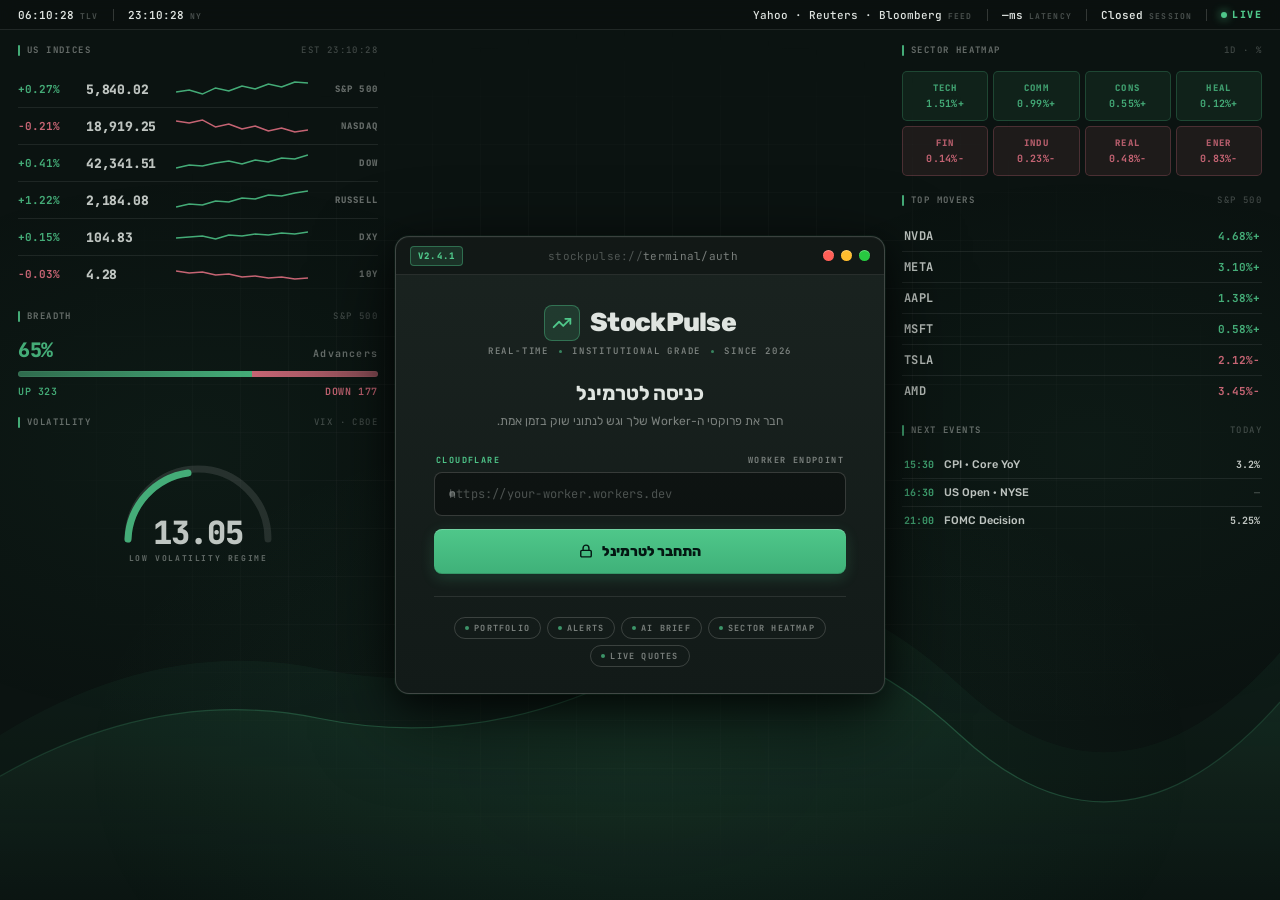
==== advisor.html @ 11e5d11b "Add Stock Advisor page and UI updates Introduce a new Stock Advisor interface and supporting updates" ====
<!DOCTYPE html>
<html dir="rtl" lang="he">
<head>
<script>try{if(!localStorage.getItem('app_proxy_url'))location.replace('index.html');}catch(e){}</script>
<meta charset="UTF-8">
<meta name="viewport" content="width=device-width,initial-scale=1,maximum-scale=1,user-scalable=no">
<meta name="theme-color" content="#0b1311">
<title>StockPulse · Stock Advisor</title>
<link rel="icon" type="image/svg+xml" href="favicon.svg">
<link rel="preconnect" href="https://fonts.googleapis.com">
<link rel="preconnect" href="https://fonts.gstatic.com" crossorigin>
<link href="https://fonts.googleapis.com/css2?family=Rubik:wght@400;500;600;700;800&family=JetBrains+Mono:wght@400;500;600;700;800&display=swap" rel="stylesheet">
<script src="etf-holdings.js"></script>
<style>
/* ═══════════════════════════════════════════════════════════
   StockPulse · Stock Advisor
   Quantitative multi-factor scorer
   Self-contained: same theme vars as macro.html
   ═══════════════════════════════════════════════════════════ */
:root{
  --bg:#0b1311;
  --bg2:#121a18;
  --bg3:#1a2320;
  --bg4:#233029;
  --border:rgba(214,213,212,.12);
  --border2:rgba(214,213,212,.2);
  --text:#dfe4e0;
  --dim:rgba(223,228,224,.5);
  --dimmer:rgba(223,228,224,.3);
  --green:#4fc78a;
  --green-soft:rgba(79,199,138,.12);
  --green-dim:rgba(79,199,138,.4);
  --red:#e77385;
  --red-soft:rgba(231,115,133,.12);
  --red-dim:rgba(231,115,133,.4);
  --amber:#f0b56a;
  --amber-soft:rgba(240,181,106,.12);
  --blue:#6ab3d5;
  --blue-soft:rgba(106,179,213,.15);
  --purple:#b692d9;
  --purple-soft:rgba(182,146,217,.15);
  --sans:'Rubik',system-ui,sans-serif;
  --mono:'JetBrains Mono',ui-monospace,monospace;
}
*{box-sizing:border-box}
html,body{min-height:100vh;max-width:100vw;overflow-x:hidden}
body{
  background:var(--bg);color:var(--text);
  font-family:var(--sans);font-size:13px;
  -webkit-font-smoothing:antialiased;
  margin:0;padding:0;padding-left:56px;
  min-height:100vh;position:relative;
}
body::before{
  content:'';position:fixed;inset:0;pointer-events:none;z-index:0;
  background-image:
    linear-gradient(var(--border) 1px,transparent 1px),
    linear-gradient(90deg,var(--border) 1px,transparent 1px);
  background-size:48px 48px;opacity:.35;
  -webkit-mask-image:radial-gradient(ellipse at 50% 40%, #000 15%, transparent 80%);
  mask-image:radial-gradient(ellipse at 50% 40%, #000 15%, transparent 80%);
}
body::after{
  content:'';position:fixed;inset:0;pointer-events:none;z-index:0;
  background:
    radial-gradient(ellipse 900px 500px at 50% 90%, rgba(79,199,138,.06), transparent 60%),
    radial-gradient(ellipse 600px 400px at 15% 20%, rgba(79,199,138,.03), transparent 60%);
}
button{font-family:var(--sans);color:inherit;cursor:pointer;background:none;border:none}
input,select{font-family:var(--sans);color:inherit}
a{color:inherit;text-decoration:none}

/* ═══ UNIFIED TOP BAR ═══ */
.term-bar{
  position:sticky;top:0;z-index:40;
  display:flex;align-items:center;
  height:46px;padding:0 14px;gap:14px;
  background:rgba(10,17,15,.92);
  border-bottom:1px solid var(--border2);
  backdrop-filter:blur(16px);-webkit-backdrop-filter:blur(16px);
  direction:ltr;
  box-shadow:0 2px 10px rgba(0,0,0,.25);
}
.tb-group{display:flex;align-items:center;gap:12px;flex-shrink:0;min-width:0}
.tb-item{display:flex;align-items:baseline;gap:5px;font-family:var(--mono);font-size:11px;font-weight:600;color:var(--text);white-space:nowrap}
.tb-item .tb-suffix{font-size:8px;font-weight:700;color:var(--dimmer);letter-spacing:1.2px;text-transform:uppercase}
.tb-sep{width:1px;height:14px;background:var(--border2)}
.tb-live{display:flex;align-items:center;gap:5px;font-family:var(--mono);font-size:10px;font-weight:800;color:var(--green);letter-spacing:1.4px;flex-shrink:0}
.tb-live::before{content:'';width:6px;height:6px;border-radius:50%;background:var(--green);box-shadow:0 0 10px var(--green);animation:pulse-dot 2s ease-in-out infinite}
@keyframes pulse-dot{0%,100%{opacity:1;transform:scale(1)}50%{opacity:.5;transform:scale(.85)}}

.tb-center{flex:1;display:flex;justify-content:center;min-width:0}
.tb-source-pill{
  display:flex;align-items:center;gap:7px;
  padding:5px 11px;
  background:var(--green-soft);
  border:1px solid var(--green-dim);
  border-radius:14px;
  font-family:var(--mono);font-size:9px;font-weight:800;
  color:var(--green);letter-spacing:1.2px;white-space:nowrap;
}
.tb-source-pill::before{
  content:'';width:6px;height:6px;border-radius:50%;
  background:var(--green);box-shadow:0 0 8px var(--green);
  animation:pulse-dot 2s infinite;flex-shrink:0;
}

.tb-brand{display:flex;align-items:center;gap:10px;flex-shrink:0}
.tb-version{
  font-family:var(--mono);font-size:8.5px;font-weight:800;color:var(--green);
  letter-spacing:1.2px;padding:2px 6px;border-radius:4px;
  border:1px solid var(--green-dim);background:var(--green-soft);
}
.tb-brand-text{display:flex;flex-direction:column;gap:1px;min-width:0}
.tb-brand-title{font-family:var(--sans);font-size:13px;font-weight:800;color:var(--text);letter-spacing:-.2px;line-height:1;white-space:nowrap}
.tb-brand-sub{font-family:var(--mono);font-size:8px;font-weight:600;color:var(--dim);letter-spacing:1.2px;text-transform:uppercase;white-space:nowrap;line-height:1}
.tb-logo{
  display:flex;align-items:center;justify-content:center;
  width:32px;height:32px;border-radius:8px;
  background:var(--green-soft);border:1px solid var(--green-dim);
  color:var(--green);flex-shrink:0;
}
.tb-logo svg{width:17px;height:17px;stroke:var(--green)}

@media(max-width:1100px){.tb-brand-sub{display:none}}
@media(max-width:820px){
  .term-bar{gap:10px;padding:0 10px}
  .tb-version,.tb-brand-text{display:none}
  .tb-item.tb-tlv{display:none}
}
@media(max-width:520px){
  .term-bar{height:44px}
  .tb-sep{display:none}
  .tb-live{font-size:0;gap:0}
  .tb-live::before{width:8px;height:8px}
  .tb-group{gap:8px}
  .tb-source-pill{font-size:8px;padding:4px 8px}
}

/* ═══ SIDEBAR NAVIGATION ═══ */
.sp-sidenav{
  position:fixed;top:0px;left:0;bottom:0;
  width:56px;z-index:35;
  background:linear-gradient(180deg,#121a18 0%,#0b1311 100%);
  border-right:1px solid var(--border2);
  display:flex;flex-direction:column;align-items:center;
  padding:14px 0 12px;gap:4px;
  box-shadow:2px 0 12px rgba(0,0,0,.3);
}
.sp-sidenav-logo{
  width:40px;height:40px;border-radius:9px;
  background:var(--green-soft);border:1px solid var(--green-dim);
  display:flex;align-items:center;justify-content:center;
  color:var(--green);margin-bottom:14px;
  position:relative;
}
.sp-sidenav-logo svg{width:20px;height:20px}
.sp-sidenav-logo::after{
  content:'V2.4.1';position:absolute;bottom:-16px;left:50%;transform:translateX(-50%);
  font-family:var(--sans);font-size:7px;font-weight:800;color:var(--green);
  letter-spacing:.8px;
}
.sp-sidenav-items{display:flex;flex-direction:column;gap:4px;flex:1;margin-top:8px}
.sp-sidenav-bottom{
  display:flex;flex-direction:column;gap:4px;
  padding-top:12px;border-top:1px solid var(--border);width:40px;
}
.sp-nav-item{
  width:40px;height:40px;
  display:flex;align-items:center;justify-content:center;
  border-radius:9px;background:transparent;
  border:1px solid transparent;
  color:var(--dim);cursor:pointer;transition:all .15s;
  text-decoration:none;position:relative;
}
.sp-nav-item:hover{
  background:var(--green-soft);color:var(--green);
  border-color:var(--green-dim);
}
.sp-nav-item.active{
  background:var(--green-soft);color:var(--green);
  border-color:var(--green-dim);
  box-shadow:0 0 0 1px rgba(79,199,138,.2);
}
.sp-nav-item svg{width:17px;height:17px}
.sp-nav-item::before{
  content:attr(data-tooltip);
  position:absolute;left:52px;top:50%;transform:translateY(-50%);
  background:var(--bg3);color:var(--text);
  padding:4px 10px;border-radius:5px;
  font-size:10px;font-family:var(--sans);
  letter-spacing:.5px;white-space:nowrap;
  border:1px solid var(--border2);
  opacity:0;pointer-events:none;transition:opacity .15s;
  z-index:100;
}
.sp-nav-item:hover::before{opacity:1}

/* ═══ BOTTOM NAV (mobile only) ═══ */
.sp-bottomnav{
  display:none;
  position:fixed;left:0;right:0;bottom:0;
  z-index:50;
  background:linear-gradient(180deg,rgba(18,26,24,.96) 0%,rgba(11,19,17,.98) 100%);
  backdrop-filter:blur(16px);
  -webkit-backdrop-filter:blur(16px);
  border-top:1px solid var(--border2);
  box-shadow:0 -8px 28px rgba(0,0,0,.45);
  padding:6px 4px calc(6px + env(safe-area-inset-bottom,0px));
  direction:rtl;
}
.sp-bottomnav > *{flex:1 1 0}
.sp-bn-item{
  display:flex;flex-direction:column;align-items:center;justify-content:center;
  gap:4px;padding:6px 4px;
  background:transparent;border:none;
  color:var(--dim);
  font-family:var(--sans);font-size:10px;font-weight:600;
  cursor:pointer;text-decoration:none;
  border-radius:10px;
  transition:color .15s, background .15s;
  position:relative;
  min-height:52px;
  -webkit-tap-highlight-color:transparent;
}
.sp-bn-item svg{width:20px;height:20px;stroke-width:2}
.sp-bn-item:active{background:var(--green-soft);transform:scale(.96)}
.sp-bn-item.active{color:var(--green)}
.sp-bn-item.active::before{
  content:'';position:absolute;top:-6px;left:50%;transform:translateX(-50%);
  width:28px;height:3px;
  background:var(--green);
  border-radius:0 0 3px 3px;
  box-shadow:0 0 10px rgba(79,199,138,.5);
}
.sp-bn-label{letter-spacing:.2px;line-height:1}

/* ═══ "MORE" BOTTOM SHEET ═══ */
.mob-overlay{
  display:none;position:fixed;inset:0;
  background:rgba(0,0,0,.55);
  backdrop-filter:blur(4px);-webkit-backdrop-filter:blur(4px);
  z-index:200;
  animation:mob-fade-in .2s ease;
}
.mob-overlay.open{display:block}
@keyframes mob-fade-in{from{opacity:0}to{opacity:1}}
.mobile-menu{
  position:fixed;left:0;right:0;bottom:0;
  width:100%;z-index:201;
  background:linear-gradient(180deg,#1a2320 0%,#0f1715 100%);
  border-top:1px solid var(--border2);
  border-radius:18px 18px 0 0;
  box-shadow:0 -20px 60px rgba(0,0,0,.55);
  transform:translateY(100%);
  transition:transform .28s cubic-bezier(.32,.72,.16,.99);
  pointer-events:none;
  direction:rtl;
  padding-bottom:env(safe-area-inset-bottom,0px);
  max-height:80vh;overflow-y:auto;
}
.mobile-menu.open{transform:translateY(0);pointer-events:all}
.mob-sheet-handle{width:40px;height:4px;border-radius:2px;background:var(--border2);margin:10px auto 4px;opacity:.7}
.mob-hdr{padding:10px 16px 12px;border-bottom:1px solid var(--border);display:flex;align-items:center;gap:10px}
.mob-hdr-icon{
  width:34px;height:34px;border-radius:9px;
  background:var(--green-soft);border:1px solid var(--green-dim);
  display:flex;align-items:center;justify-content:center;flex-shrink:0;
}
.mob-hdr-icon svg{width:16px;height:16px;color:var(--green)}
.mob-hdr-text{display:flex;flex-direction:column;gap:1px;flex:1}
.mob-hdr-title{font-size:13px;font-weight:700;color:var(--text);line-height:1}
.mob-hdr-sub{font-family:var(--mono);font-size:9px;color:var(--dim);letter-spacing:1px}
.mob-items{display:flex;flex-direction:column;padding:8px 10px}
.mob-item{
  display:flex;align-items:center;gap:12px;
  padding:12px 12px;border-radius:10px;
  background:transparent;border:none;
  color:var(--text);font-size:13px;font-family:var(--sans);font-weight:600;
  cursor:pointer;text-align:right;width:100%;
  text-decoration:none;
  transition:background .12s;min-height:44px;
}
.mob-item:hover{background:var(--bg3)}
.mob-item:active{background:var(--bg3);transform:scale(.98)}
.mob-item svg{width:18px;height:18px;flex-shrink:0;opacity:.8;color:var(--green)}
.mob-item-label{flex:1;text-align:right}
.mob-item-danger{color:var(--red)}
.mob-item-danger svg{color:var(--red)}
.mob-sep{height:1px;background:var(--border);margin:6px 12px}

@media(max-width:950px){
  .sp-sidenav{display:none}
  .sp-bottomnav{display:flex}
  body{
    padding-left:0;
    padding-bottom:calc(66px + env(safe-area-inset-bottom,0px));
  }
}

/* ═══ PAGE ═══ */
.page{
  position:relative;z-index:1;
  max-width:1700px;margin:0 auto;
  padding:14px;
}

/* ═══ META STRIP (KPI cards) ═══ */
.meta-strip{
  display:grid;grid-template-columns:repeat(4,1fr);gap:10px;
  margin-bottom:14px;
}
.meta-card{
  padding:11px 14px;
  background:linear-gradient(180deg,#1a2320 0%,#121a18 100%);
  border:1px solid var(--border2);border-radius:10px;
  box-shadow:0 4px 14px rgba(0,0,0,.25);
  display:flex;flex-direction:column;gap:3px;
  position:relative;overflow:hidden;
}
.meta-card::before{
  content:'';position:absolute;left:0;top:0;bottom:0;width:3px;
  background:var(--green);opacity:.6;
}
.meta-card.warn::before{background:var(--amber)}
.meta-card.dim-card::before{background:var(--dimmer)}
.meta-label{font-size:9px;color:var(--dim);text-transform:uppercase;letter-spacing:1.4px;font-weight:700;direction:rtl}
.meta-value{font-family:var(--mono);font-weight:800;font-size:18px;color:var(--text);direction:ltr;letter-spacing:-.3px;line-height:1.2}
.meta-value.ok{color:var(--green)}
.meta-value.warn{color:var(--amber)}
.meta-value.dim{color:var(--dim)}
.meta-sub{font-size:9.5px;color:var(--dim);font-family:var(--mono);letter-spacing:.6px;direction:ltr}
@media(max-width:700px){
  .meta-strip{grid-template-columns:repeat(2,1fr);gap:8px}
  .meta-card{padding:10px 12px}
  .meta-value{font-size:15px}
}

/* ═══ CONTROLS ═══ */
.controls-bar{
  display:flex;flex-wrap:wrap;align-items:center;gap:6px;
  padding:10px 12px;margin-bottom:12px;
  background:linear-gradient(180deg,#1a2320 0%,#121a18 100%);
  border:1px solid var(--border2);border-radius:10px;
}
.ctl-group{display:flex;align-items:center;gap:4px;padding:0 4px;min-height:28px}
.ctl-group+.ctl-group{border-right:1px solid var(--border);padding-right:8px;margin-right:4px}
.ctl-label{font-size:10px;color:var(--dim);text-transform:uppercase;letter-spacing:1.2px;font-weight:700;margin-left:6px;white-space:nowrap}
.chip{
  padding:5px 11px;border-radius:14px;
  background:var(--bg3);border:1px solid var(--border);
  font-size:11px;font-weight:500;color:var(--dim);
  transition:all .15s;font-family:var(--mono);
  white-space:nowrap;
}
.chip:hover{color:var(--text);border-color:var(--border2)}
.chip.active{background:var(--green-soft);border-color:var(--green-dim);color:var(--green)}
.sel{
  padding:5px 11px;border-radius:6px;
  background:var(--bg3);border:1px solid var(--border);
  font-size:11px;font-weight:500;color:var(--text);
  font-family:var(--sans);
  min-width:110px;
}
.sel:focus{outline:none;border-color:var(--green)}
.ctl-spacer{flex:1;min-width:10px}
.ctl-btn{
  padding:6px 12px;border-radius:6px;
  background:var(--green-soft);border:1px solid var(--green-dim);
  font-size:11px;font-weight:700;color:var(--green);
  display:inline-flex;align-items:center;gap:6px;
  white-space:nowrap;
}
.ctl-btn:hover{background:rgba(79,199,138,.2)}
.ctl-btn svg{width:12px;height:12px}
.ctl-btn.ghost{background:var(--bg3);border-color:var(--border2);color:var(--text)}
.ctl-btn.ghost:hover{background:var(--bg4);color:var(--green)}

/* ═══ WATCHLIST STRIP ═══ */
.wl-strip{
  display:flex;align-items:center;gap:6px;padding:8px 12px;margin-bottom:10px;overflow-x:auto;
  background:linear-gradient(180deg,#1a2320 0%,#121a18 100%);
  border:1px solid var(--border2);border-radius:10px;
  scrollbar-width:none;
}
.wl-strip::-webkit-scrollbar{display:none}
.wl-strip:empty{display:none}
.wl-chip{
  display:flex;align-items:center;gap:6px;
  padding:5px 11px;border-radius:14px;
  background:var(--bg3);border:1px solid var(--border2);
  font-size:11px;white-space:nowrap;flex-shrink:0;cursor:pointer;
  transition:all .12s;
}
.wl-chip:hover{border-color:var(--green-dim);background:var(--bg4)}
.wl-chip .wl-sym{font-family:var(--mono);font-weight:700}
.wl-chip .wl-pct{font-family:var(--mono);font-size:10px;font-weight:700}
.wl-chip .wl-x{color:var(--dim);font-size:13px;line-height:1;margin-right:2px;padding:0 2px}
.wl-chip .wl-x:hover{color:var(--red)}
.wl-label{
  display:inline-flex;align-items:center;gap:6px;flex-shrink:0;
  font-size:10px;color:var(--dim);text-transform:uppercase;letter-spacing:1.4px;font-weight:700;
  padding:0 8px 0 0;
}

/* ═══ TABLE ═══ */
.tbl-card{
  background:linear-gradient(180deg,#1a2320 0%,#121a18 100%);
  border:1px solid var(--border2);border-radius:10px;overflow:hidden;
  box-shadow:0 4px 14px rgba(0,0,0,.25);
}
.tbl-wrap{overflow-x:auto;-webkit-overflow-scrolling:touch}
table.picks{width:100%;border-collapse:collapse;font-size:12px}
table.picks thead th{
  position:sticky;top:0;z-index:5;
  background:rgba(0,0,0,.25);
  padding:10px 8px;
  text-align:right;
  font-weight:700;font-size:10px;
  color:var(--dim);text-transform:uppercase;letter-spacing:1.2px;
  border-bottom:1px solid var(--border2);
  white-space:nowrap;cursor:pointer;user-select:none;
}
table.picks thead th:hover{color:var(--text)}
table.picks thead th.sorted{color:var(--green)}
table.picks thead th.sorted::after{content:' ↓';font-family:var(--mono)}
table.picks thead th.sorted.asc::after{content:' ↑'}
table.picks thead th.num{text-align:left;direction:ltr}
table.picks tbody tr{border-bottom:1px solid var(--border);transition:background .12s;cursor:pointer}
table.picks tbody tr:hover{background:rgba(79,199,138,.04)}
table.picks tbody tr:last-child{border-bottom:none}
table.picks tbody td{padding:9px 8px;white-space:nowrap;vertical-align:middle}
td.rk{font-family:var(--mono);color:var(--dim);font-weight:700;font-size:11px;width:34px;text-align:center}
td.rk.top3{color:var(--green)}
td.rk.top3::before{content:'●';margin-left:2px;font-size:8px}
td.sym{font-weight:700;font-size:13px}
td.sym .name{font-weight:400;font-size:10px;color:var(--dim);display:block;margin-top:1px;max-width:180px;overflow:hidden;text-overflow:ellipsis}
td.sec{color:var(--dim);font-size:10px;text-transform:uppercase;letter-spacing:.5px}
td.num{font-family:var(--mono);text-align:left;direction:ltr;font-weight:500}
td.pct.up{color:var(--green)}
td.pct.down{color:var(--red)}
td.pct.flat{color:var(--dim)}

/* score badge */
.score{
  display:inline-flex;align-items:center;justify-content:center;
  min-width:36px;padding:3px 9px;border-radius:6px;
  font-family:var(--mono);font-weight:800;font-size:12px;
  background:var(--bg3);border:1px solid var(--border);
  direction:ltr;
}
.score.s-90{background:var(--green-soft);border-color:var(--green);color:var(--green);box-shadow:0 0 0 1px rgba(79,199,138,.3)}
.score.s-75{background:var(--green-soft);border-color:var(--green-dim);color:var(--green)}
.score.s-60{color:var(--text)}
.score.s-40{color:var(--dim)}
.score.s-0{background:var(--red-soft);border-color:var(--red-dim);color:var(--red)}

/* factor bars (mini 4-bar histogram) */
.fbars{display:inline-flex;gap:3px;align-items:flex-end}
.fbar{
  width:6px;height:16px;border-radius:2px;
  background:var(--bg3);position:relative;overflow:hidden;
}
.fbar-fill{
  position:absolute;bottom:0;left:0;right:0;
  background:var(--green);
}
.fbar[data-f="MOM"] .fbar-fill{background:var(--green)}
.fbar[data-f="RS"] .fbar-fill{background:var(--blue)}
.fbar[data-f="TRD"] .fbar-fill{background:var(--amber)}
.fbar[data-f="POS"] .fbar-fill{background:var(--purple)}

/* row badges */
.bdg{
  display:inline-block;padding:1px 5px;border-radius:3px;
  font-family:var(--mono);font-size:9px;font-weight:800;
  text-transform:uppercase;letter-spacing:.8px;
  margin-left:4px;vertical-align:middle;
}
.bdg-star{background:var(--green-soft);color:var(--green);border:1px solid var(--green-dim)}
.bdg-wl{background:var(--amber-soft);color:var(--amber);border:1px solid rgba(240,181,106,.3)}

/* ═══ DETAIL PANEL ═══ */
.dt-overlay{
  position:fixed;inset:0;z-index:100;
  background:rgba(0,0,0,.6);
  backdrop-filter:blur(4px);
  opacity:0;pointer-events:none;
  transition:opacity .2s;
}
.dt-overlay.open{opacity:1;pointer-events:auto}
.dt-panel{
  position:fixed;top:0;left:0;bottom:0;
  width:100%;max-width:560px;
  background:var(--bg);
  border-left:1px solid var(--border2);
  transform:translateX(-100%);
  transition:transform .25s cubic-bezier(.2,.7,.3,1);
  overflow-y:auto;
  box-shadow:4px 0 30px rgba(0,0,0,.5);
}
.dt-overlay.open .dt-panel{transform:translateX(0)}
.dt-hdr{
  position:sticky;top:0;z-index:5;
  padding:14px 18px;
  background:rgba(10,17,15,.96);
  backdrop-filter:blur(12px);
  border-bottom:1px solid var(--border2);
  display:flex;align-items:center;gap:12px;
}
.dt-hdr-sym{font-family:var(--mono);font-weight:800;font-size:20px;letter-spacing:.5px}
.dt-hdr-name{flex:1;font-size:12px;color:var(--dim);overflow:hidden;text-overflow:ellipsis}
.dt-close{
  width:30px;height:30px;border-radius:6px;
  background:var(--bg3);border:1px solid var(--border);
  display:flex;align-items:center;justify-content:center;
  font-size:16px;color:var(--dim);
}
.dt-close:hover{background:var(--bg4);color:var(--text)}

.dt-body{padding:16px}

.dt-score-hero{
  display:flex;align-items:center;gap:16px;
  padding:16px;margin-bottom:14px;
  background:linear-gradient(180deg,#1a2320 0%,#121a18 100%);
  border:1px solid var(--border2);border-radius:10px;
}
.dt-score-circle{
  width:84px;height:84px;border-radius:50%;
  background:conic-gradient(var(--green) calc(var(--s,0)*3.6deg),var(--bg3) 0);
  display:flex;align-items:center;justify-content:center;
  position:relative;flex-shrink:0;
}
.dt-score-circle::before{
  content:'';position:absolute;inset:6px;border-radius:50%;background:var(--bg2);
}
.dt-score-val{position:relative;font-family:var(--mono);font-weight:800;font-size:26px;color:var(--green);direction:ltr}
.dt-score-info{flex:1;min-width:0}
.dt-score-lbl{font-size:9px;color:var(--dim);text-transform:uppercase;letter-spacing:1.4px;font-weight:800;margin-bottom:4px;font-family:var(--mono)}
.dt-score-title{font-size:16px;font-weight:700;margin-bottom:2px;line-height:1.3}
.dt-score-desc{font-size:11px;color:var(--dim);line-height:1.5;direction:ltr;text-align:right}

.dt-section{margin-bottom:18px}
.dt-section-title{
  font-size:10px;color:var(--dim);
  text-transform:uppercase;letter-spacing:1.6px;font-weight:800;
  margin-bottom:8px;display:flex;align-items:center;gap:8px;
  font-family:var(--mono);
}
.dt-section-title::before{content:'';width:3px;height:11px;background:var(--green);border-radius:2px}

.factor-grid{display:grid;grid-template-columns:1fr;gap:6px}
.factor-row{
  display:grid;grid-template-columns:88px 1fr 50px;gap:10px;align-items:center;
  padding:10px 12px;
  background:var(--bg2);border:1px solid var(--border);border-radius:7px;
}
.factor-name{font-size:12px;font-weight:700;color:var(--text)}
.factor-sub{font-size:9px;color:var(--dim);margin-top:1px;letter-spacing:.4px}
.factor-bar-wrap{height:8px;background:var(--bg3);border-radius:4px;overflow:hidden;position:relative}
.factor-bar-fill{height:100%;background:var(--green);border-radius:4px;transition:width .4s cubic-bezier(.2,.7,.3,1)}
.factor-row[data-f="RS"] .factor-bar-fill{background:var(--blue)}
.factor-row[data-f="TRD"] .factor-bar-fill{background:var(--amber)}
.factor-row[data-f="POS"] .factor-bar-fill{background:var(--purple)}
.factor-val{font-family:var(--mono);font-size:13px;font-weight:800;text-align:left;direction:ltr}

.metrics-grid{display:grid;grid-template-columns:repeat(3,1fr);gap:1px;background:var(--border);border-radius:7px;overflow:hidden}
.metric-cell{padding:10px;background:var(--bg2);display:flex;flex-direction:column;gap:2px}
.metric-lbl{font-size:9px;color:var(--dim);text-transform:uppercase;letter-spacing:1px;font-weight:700;font-family:var(--mono)}
.metric-val{font-family:var(--mono);font-weight:800;font-size:13px;direction:ltr}
.metric-val.up{color:var(--green)}
.metric-val.down{color:var(--red)}

.thesis-list{list-style:none;padding:0;margin:0}
.thesis-list li{
  padding:9px 12px;margin-bottom:5px;
  background:var(--bg2);border-right:3px solid var(--green);border-radius:4px;
  font-size:12px;line-height:1.55;
}
.thesis-list li.warn{border-right-color:var(--amber)}
.thesis-list li.neg{border-right-color:var(--red)}

.dt-actions{display:grid;grid-template-columns:1fr 1fr;gap:8px;margin-top:14px}
.dt-btn{
  padding:10px 14px;border-radius:7px;
  background:var(--bg3);border:1px solid var(--border2);
  font-size:12px;font-weight:700;color:var(--text);
  transition:all .15s;
}
.dt-btn:hover{background:var(--bg4);border-color:var(--green-dim)}
.dt-btn.primary{background:var(--green-soft);border-color:var(--green-dim);color:var(--green)}
.dt-btn.primary:hover{background:rgba(79,199,138,.2)}

@media(max-width:520px){
  .dt-score-hero{flex-direction:column;text-align:center}
  .dt-score-info{text-align:center}
  .dt-score-desc{text-align:center}
  .factor-row{grid-template-columns:70px 1fr 45px;gap:8px}
  .metrics-grid{grid-template-columns:repeat(2,1fr)}
}

/* ═══ SCREENS ═══ */
.screen{padding:60px 20px;text-align:center;color:var(--dim);max-width:500px;margin:0 auto}
.screen .spin{
  display:inline-block;width:32px;height:32px;
  border:3px solid var(--border2);border-top-color:var(--green);border-radius:50%;
  animation:spin 1s linear infinite;margin-bottom:18px;
}
@keyframes spin{to{transform:rotate(360deg)}}
.screen .hero-icon{
  display:inline-flex;align-items:center;justify-content:center;
  width:64px;height:64px;border-radius:16px;
  background:var(--green-soft);border:1px solid var(--green-dim);
  margin-bottom:14px;
}
.screen .hero-icon svg{width:28px;height:28px;color:var(--green)}
.screen h3{font-size:17px;color:var(--text);margin-bottom:8px;font-weight:700}
.screen p{font-size:13px;line-height:1.65;max-width:420px;margin:0 auto}
.screen .cta{
  display:inline-flex;align-items:center;gap:7px;
  margin-top:18px;padding:10px 18px;border-radius:7px;
  background:var(--green-soft);border:1px solid var(--green-dim);color:var(--green);
  font-size:12px;font-weight:700;cursor:pointer;
}
.screen .cta:hover{background:rgba(79,199,138,.2)}
.screen .cta svg{width:14px;height:14px}

.prog-wrap{max-width:340px;margin:18px auto 0}
.prog-txt{font-size:11px;color:var(--dim);font-family:var(--mono);margin-bottom:6px;direction:ltr;text-align:right;letter-spacing:.5px}
.prog-bar{height:4px;background:var(--bg3);border-radius:2px;overflow:hidden;position:relative}
.prog-bar-fill{
  position:absolute;inset:0 auto 0 0;
  background:linear-gradient(90deg,var(--green),#7ed3a6);
  transition:width .2s;
  box-shadow:0 0 8px rgba(79,199,138,.4);
}

/* disclaimer footer */
.disclaimer{
  padding:18px 14px;text-align:center;
  color:var(--dim);
  font-size:10px;line-height:1.7;margin-top:20px;
  font-family:var(--mono);letter-spacing:.3px;
}
.disclaimer a{color:var(--green);text-decoration:none;cursor:pointer;border-bottom:1px dashed var(--green-dim)}
.disclaimer a:hover{color:var(--text)}

/* ═══ METHODOLOGY MODAL ═══ */
.mth-overlay{
  position:fixed;inset:0;z-index:300;
  background:rgba(0,0,0,.72);backdrop-filter:blur(8px);
  display:none;align-items:center;justify-content:center;padding:20px;
}
.mth-overlay.open{display:flex}
.mth-modal{
  width:100%;max-width:640px;max-height:85vh;overflow-y:auto;
  background:var(--bg);border:1px solid var(--border2);border-radius:12px;
  box-shadow:0 20px 60px rgba(0,0,0,.6);
}
.mth-hdr{
  padding:16px 20px;border-bottom:1px solid var(--border);
  display:flex;align-items:center;justify-content:space-between;
  position:sticky;top:0;background:var(--bg);z-index:2;
}
.mth-title{font-weight:800;font-size:15px;color:var(--text)}
.mth-body{padding:20px}
.mth-body h4{font-size:11px;margin:16px 0 8px;color:var(--green);text-transform:uppercase;letter-spacing:1.4px;font-weight:800;font-family:var(--mono)}
.mth-body h4:first-child{margin-top:0}
.mth-body p{font-size:13px;line-height:1.7;color:var(--text);margin-bottom:10px}
.mth-body ul{padding-right:18px;margin-bottom:10px}
.mth-body li{font-size:12px;line-height:1.7;color:var(--dim);margin-bottom:4px}
.mth-body li b{color:var(--text);font-weight:700}
.mth-body code{font-family:var(--mono);background:var(--bg3);padding:1px 5px;border-radius:3px;font-size:11px;color:var(--amber)}
.mth-warning{
  padding:12px 14px;background:rgba(240,181,106,.08);
  border-right:3px solid var(--amber);border-radius:4px;
  font-size:11.5px;line-height:1.65;margin:14px 0;color:var(--text);
}
.mth-warning b{color:var(--amber)}

/* page loading overlay (initial) */
.page-loading-overlay{
  position:fixed;inset:0;z-index:500;
  background:rgba(11,19,17,.9);backdrop-filter:blur(8px);
  display:flex;align-items:center;justify-content:center;flex-direction:column;gap:14px;
  transition:opacity .3s;
}
.page-loading-overlay.hidden{opacity:0;pointer-events:none}
.page-loading-ring{
  width:32px;height:32px;
  border:3px solid var(--border);border-top-color:var(--green);
  border-radius:50%;animation:spin 1s linear infinite;
}
.page-loading-text{font-family:var(--mono);font-size:11px;color:var(--dim);letter-spacing:1px}
</style>
</head>
<body>

<!-- Initial loading overlay -->
<div class="page-loading-overlay hidden" id="page-loading">
  <div class="page-loading-ring"></div>
  <div class="page-loading-text">Loading Stock Advisor...</div>
</div>

<!-- UNIFIED TOP BAR -->
<div class="term-bar">
  <div class="tb-group">
    <div class="tb-live">LIVE</div>
    <div class="tb-sep"></div>
    <div class="tb-item"><span id="term-clock-ny">–</span><span class="tb-suffix">NY</span></div>
    <div class="tb-sep"></div>
    <div class="tb-item tb-tlv"><span id="term-clock-tlv">–</span><span class="tb-suffix">TLV</span></div>
  </div>
  <div class="tb-center">
    <div class="tb-source-pill">YAHOO · 52w MOMENTUM</div>
  </div>
  <div class="tb-brand">
    <span class="tb-version">ADVISOR</span>
    <div class="tb-brand-text">
      <div class="tb-brand-title">Stock Advisor</div>
      <div class="tb-brand-sub">Multi-Factor Quant Model</div>
    </div>
    <div class="tb-logo">
      <svg viewBox="0 0 24 24" fill="none" stroke="currentColor" stroke-width="2.2" stroke-linecap="round" stroke-linejoin="round">
        <circle cx="12" cy="8" r="6"/><polyline points="8.21 13.89 7 22 12 19 17 22 15.79 13.88"/>
      </svg>
    </div>
  </div>
</div>

<!-- SIDEBAR NAV (shared across pages) -->
<nav class="sp-sidenav" id="sp-sidenav">
  <div class="sp-sidenav-logo" title="StockPulse Terminal">
    <svg viewBox="0 0 24 24" fill="none" stroke="currentColor" stroke-width="2.2" stroke-linecap="round" stroke-linejoin="round">
      <polyline points="22 7 13.5 15.5 8.5 10.5 2 17"/><polyline points="16 7 22 7 22 13"/>
    </svg>
  </div>
  <div class="sp-sidenav-items">
    <a href="dashboard.html" class="sp-nav-item" data-tooltip="דשבורד">
      <svg viewBox="0 0 24 24" fill="none" stroke="currentColor" stroke-width="2" stroke-linecap="round" stroke-linejoin="round"><rect x="3" y="3" width="7" height="7"/><rect x="14" y="3" width="7" height="7"/><rect x="14" y="14" width="7" height="7"/><rect x="3" y="14" width="7" height="7"/></svg>
    </a>
    <a href="macro.html" class="sp-nav-item" data-tooltip="מאקרו">
      <svg viewBox="0 0 24 24" fill="none" stroke="currentColor" stroke-width="2" stroke-linecap="round" stroke-linejoin="round"><line x1="12" y1="20" x2="12" y2="10"/><line x1="18" y1="20" x2="18" y2="4"/><line x1="6" y1="20" x2="6" y2="16"/></svg>
    </a>
    <a href="advisor.html" class="sp-nav-item active" data-tooltip="אדווייזר">
      <svg viewBox="0 0 24 24" fill="none" stroke="currentColor" stroke-width="2" stroke-linecap="round" stroke-linejoin="round"><circle cx="12" cy="8" r="6"/><polyline points="8.21 13.89 7 22 12 19 17 22 15.79 13.88"/></svg>
    </a>
  </div>
  <div class="sp-sidenav-bottom">
    <button class="sp-nav-item" data-tooltip="סריקה חדשה" onclick="runScan(false)">
      <svg viewBox="0 0 24 24" fill="none" stroke="currentColor" stroke-width="2.2" stroke-linecap="round" stroke-linejoin="round"><polyline points="23 4 23 10 17 10"/><path d="M20.49 15a9 9 0 1 1-2.12-9.36L23 10"/></svg>
    </button>
    <button class="sp-nav-item" data-tooltip="יציאה" onclick="if(confirm('לצאת?')){localStorage.removeItem('app_proxy_url');location.href='index.html'}">
      <svg viewBox="0 0 24 24" fill="none" stroke="currentColor" stroke-width="2" stroke-linecap="round" stroke-linejoin="round"><path d="M9 21H5a2 2 0 0 1-2-2V5a2 2 0 0 1 2-2h4"/><polyline points="16 17 21 12 16 7"/><line x1="21" y1="12" x2="9" y2="12"/></svg>
    </button>
  </div>
</nav>

<!-- BOTTOM NAVIGATION (mobile only) -->
<nav class="sp-bottomnav" id="sp-bottomnav">
  <a href="dashboard.html" class="sp-bn-item">
    <svg viewBox="0 0 24 24" fill="none" stroke="currentColor" stroke-width="2" stroke-linecap="round" stroke-linejoin="round"><rect x="3" y="3" width="7" height="7"/><rect x="14" y="3" width="7" height="7"/><rect x="14" y="14" width="7" height="7"/><rect x="3" y="14" width="7" height="7"/></svg>
    <span class="sp-bn-label">דשבורד</span>
  </a>
  <a href="macro.html" class="sp-bn-item">
    <svg viewBox="0 0 24 24" fill="none" stroke="currentColor" stroke-width="2" stroke-linecap="round" stroke-linejoin="round"><line x1="12" y1="20" x2="12" y2="10"/><line x1="18" y1="20" x2="18" y2="4"/><line x1="6" y1="20" x2="6" y2="16"/></svg>
    <span class="sp-bn-label">מאקרו</span>
  </a>
  <a href="advisor.html" class="sp-bn-item active">
    <svg viewBox="0 0 24 24" fill="none" stroke="currentColor" stroke-width="2" stroke-linecap="round" stroke-linejoin="round"><circle cx="12" cy="8" r="6"/><polyline points="8.21 13.89 7 22 12 19 17 22 15.79 13.88"/></svg>
    <span class="sp-bn-label">אדווייזר</span>
  </a>
  <button class="sp-bn-item" onclick="toggleMobileMenu()">
    <svg viewBox="0 0 24 24" fill="none" stroke="currentColor" stroke-width="2.2" stroke-linecap="round"><circle cx="12" cy="12" r="1.5"/><circle cx="5" cy="12" r="1.5"/><circle cx="19" cy="12" r="1.5"/></svg>
    <span class="sp-bn-label">עוד</span>
  </button>
</nav>

<!-- Mobile "More" bottom sheet -->
<div class="mob-overlay" id="mob-overlay" onclick="closeMobileMenu()"></div>
<div class="mobile-menu" id="mobile-menu">
  <div class="mob-sheet-handle"></div>
  <div class="mob-hdr">
    <div class="mob-hdr-icon">
      <svg viewBox="0 0 24 24" fill="none" stroke="currentColor" stroke-width="2" stroke-linecap="round" stroke-linejoin="round">
        <polyline points="22 7 13.5 15.5 8.5 10.5 2 17"/><polyline points="16 7 22 7 22 13"/>
      </svg>
    </div>
    <div class="mob-hdr-text">
      <span class="mob-hdr-title">StockPulse Terminal</span>
      <span class="mob-hdr-sub">פעולות מהירות</span>
    </div>
  </div>
  <div class="mob-items">
    <button class="mob-item" onclick="runScan(false);closeMobileMenu()">
      <svg viewBox="0 0 24 24" fill="none" stroke="currentColor" stroke-width="2" stroke-linecap="round" stroke-linejoin="round"><polyline points="23 4 23 10 17 10"/><path d="M20.49 15a9 9 0 1 1-2.12-9.36L23 10"/></svg>
      <span class="mob-item-label">סריקה חדשה</span>
    </button>
    <button class="mob-item" onclick="openMethodology();closeMobileMenu()">
      <svg viewBox="0 0 24 24" fill="none" stroke="currentColor" stroke-width="2" stroke-linecap="round" stroke-linejoin="round"><circle cx="12" cy="12" r="10"/><path d="M12 16v-4M12 8h.01"/></svg>
      <span class="mob-item-label">איך זה עובד?</span>
    </button>
    <a class="mob-item" href="dashboard.html">
      <svg viewBox="0 0 24 24" fill="none" stroke="currentColor" stroke-width="2" stroke-linecap="round" stroke-linejoin="round"><rect x="3" y="3" width="7" height="7"/><rect x="14" y="3" width="7" height="7"/><rect x="14" y="14" width="7" height="7"/><rect x="3" y="14" width="7" height="7"/></svg>
      <span class="mob-item-label">חזרה לדשבורד</span>
    </a>
    <div class="mob-sep"></div>
    <button class="mob-item mob-item-danger" onclick="if(confirm('לצאת?')){localStorage.removeItem('app_proxy_url');location.href='index.html'}">
      <svg viewBox="0 0 24 24" fill="none" stroke="currentColor" stroke-width="2" stroke-linecap="round" stroke-linejoin="round"><path d="M9 21H5a2 2 0 0 1-2-2V5a2 2 0 0 1 2-2h4"/><polyline points="16 17 21 12 16 7"/><line x1="21" y1="12" x2="9" y2="12"/></svg>
      <span class="mob-item-label">יציאה</span>
    </button>
  </div>
</div>

<!-- MAIN PAGE -->
<div class="page">

  <!-- META STRIP (KPIs) -->
  <div class="meta-strip">
    <div class="meta-card dim-card">
      <div class="meta-label">יקום סריקה</div>
      <div class="meta-value" id="kpi-universe">—</div>
      <div class="meta-sub">large-caps</div>
    </div>
    <div class="meta-card">
      <div class="meta-label">ציון ממוצע</div>
      <div class="meta-value" id="kpi-avg">—</div>
      <div class="meta-sub">0-100 scale</div>
    </div>
    <div class="meta-card">
      <div class="meta-label">סקטור מוביל</div>
      <div class="meta-value" id="kpi-sector" style="font-size:13px">—</div>
      <div class="meta-sub" id="kpi-sector-sub">—</div>
    </div>
    <div class="meta-card dim-card">
      <div class="meta-label">עדכון אחרון</div>
      <div class="meta-value dim" id="kpi-time" style="font-size:13px">—</div>
      <div class="meta-sub" id="kpi-cache">—</div>
    </div>
  </div>

  <!-- WATCHLIST STRIP -->
  <div class="wl-strip" id="wl-strip"></div>

  <!-- CONTROLS -->
  <div class="controls-bar">
    <div class="ctl-group">
      <span class="ctl-label">סקטור</span>
      <select id="f-sector" class="sel" onchange="applyFilters()">
        <option value="">הכל</option>
      </select>
    </div>
    <div class="ctl-group">
      <span class="ctl-label">ציון מינ׳</span>
      <button class="chip" data-min="0" onclick="setMinScore(0, this)">הכל</button>
      <button class="chip active" data-min="50" onclick="setMinScore(50, this)">50+</button>
      <button class="chip" data-min="70" onclick="setMinScore(70, this)">70+</button>
      <button class="chip" data-min="85" onclick="setMinScore(85, this)">85+</button>
    </div>
    <div class="ctl-group">
      <span class="ctl-label">תצוגה</span>
      <button class="chip active" data-view="all" onclick="setView('all', this)">הכל</button>
      <button class="chip" data-view="top20" onclick="setView('top20', this)">Top 20</button>
      <button class="chip" data-view="watchlist" onclick="setView('watchlist', this)">רשימה שלי</button>
    </div>
    <div class="ctl-spacer"></div>
    <div class="ctl-group">
      <button class="ctl-btn ghost" onclick="openMethodology()" title="מתודולוגיה">
        <svg viewBox="0 0 24 24" fill="none" stroke="currentColor" stroke-width="2" stroke-linecap="round"><circle cx="12" cy="12" r="10"/><path d="M12 16v-4M12 8h.01"/></svg>
        <span>מתודולוגיה</span>
      </button>
      <button class="ctl-btn" id="scan-btn" onclick="runScan(false)">
        <svg viewBox="0 0 24 24" fill="none" stroke="currentColor" stroke-width="2.2" stroke-linecap="round"><polyline points="23 4 23 10 17 10"/><path d="M20.49 15a9 9 0 1 1-2.12-9.36L23 10"/></svg>
        <span>סריקה</span>
      </button>
    </div>
  </div>

  <!-- ═══ MAIN CONTENT ═══ -->

  <!-- welcome screen -->
  <div class="screen" id="screen-welcome">
    <div class="hero-icon">
      <svg viewBox="0 0 24 24" fill="none" stroke="currentColor" stroke-width="2" stroke-linecap="round" stroke-linejoin="round">
        <circle cx="12" cy="8" r="6"/><polyline points="8.21 13.89 7 22 12 19 17 22 15.79 13.88"/>
      </svg>
    </div>
    <h3>מנוע המלצות כמותי</h3>
    <p>
      המערכת מדרגת כ-220 מניות large-cap אמריקאיות לפי 4 פקטורים כמותיים:
      מומנטום, חוזק יחסי מול S&amp;P 500, איכות מגמה ומיקום יחסי.
      <br><br>
      זה לא חיזוי - זה דירוג שיטתי של מה שכבר עובד בשוק.
    </p>
    <button class="cta" onclick="runScan(false)">
      התחל סריקה
      <svg viewBox="0 0 24 24" fill="none" stroke="currentColor" stroke-width="2.5">
        <path d="M5 12h14M13 6l6 6-6 6"/>
      </svg>
    </button>
  </div>

  <!-- loading screen -->
  <div class="screen" id="screen-loading" style="display:none">
    <div class="spin"></div>
    <h3>סורק את היקום</h3>
    <p id="loading-msg">אוסף נתוני 52 שבועות לכל מניה...</p>
    <div class="prog-wrap">
      <div class="prog-txt" id="prog-txt">0 / 0</div>
      <div class="prog-bar"><div class="prog-bar-fill" id="prog-fill" style="width:0%"></div></div>
    </div>
  </div>

  <!-- error screen -->
  <div class="screen" id="screen-error" style="display:none">
    <div class="hero-icon" style="background:var(--red-soft);border-color:var(--red-dim)">
      <svg viewBox="0 0 24 24" fill="none" stroke="var(--red)" stroke-width="2" stroke-linecap="round" stroke-linejoin="round"><circle cx="12" cy="12" r="10"/><line x1="12" y1="8" x2="12" y2="12"/><line x1="12" y1="16" x2="12.01" y2="16"/></svg>
    </div>
    <h3>שגיאה בטעינה</h3>
    <p id="err-msg">לא הצלחתי לטעון נתונים. בדוק שה-proxy פעיל ונסה שוב.</p>
    <button class="cta" onclick="runScan(false)">נסה שוב</button>
  </div>

  <!-- results table -->
  <div id="tbl-container" style="display:none">
    <div class="tbl-card">
      <div class="tbl-wrap">
        <table class="picks">
          <thead>
            <tr>
              <th style="width:34px">#</th>
              <th onclick="sortBy('sym')">מניה</th>
              <th class="h-sec" onclick="sortBy('sector')">סקטור</th>
              <th onclick="sortBy('score')" class="sorted num">ציון</th>
              <th class="hide-m">פקטורים</th>
              <th onclick="sortBy('price')" class="hide-m num">מחיר</th>
              <th onclick="sortBy('y1')" class="num">1Y</th>
              <th onclick="sortBy('m3')" class="hide-m num">3M</th>
              <th onclick="sortBy('fromHi')" class="hide-m num">מ-52שי</th>
              <th style="width:20px"></th>
            </tr>
          </thead>
          <tbody id="picks-body"></tbody>
        </table>
      </div>
    </div>

    <div class="disclaimer">
      המערכת לצורכי מידע ומחקר בלבד. אינה ייעוץ השקעות. דירוג כמותי מבוסס על תנועת מחירים היסטורית.
      <br>
      נתונים מ-Yahoo Finance בעיכוב 15 דק׳ · בנצ׳מרק: SPY · קאש: 4 שעות · <a onclick="openMethodology()">תיעוד מלא של המודל</a>
    </div>
  </div>
</div>

<!-- ═══ DETAIL PANEL ═══ -->
<div class="dt-overlay" id="dt-overlay" onclick="closeDetail(event)">
  <div class="dt-panel" onclick="event.stopPropagation()">
    <div class="dt-hdr">
      <div class="dt-hdr-sym" id="dt-sym">—</div>
      <div class="dt-hdr-name" id="dt-name">—</div>
      <button class="dt-close" onclick="closeDetailDirect()">✕</button>
    </div>
    <div class="dt-body" id="dt-body"></div>
  </div>
</div>

<!-- ═══ METHODOLOGY MODAL ═══ -->
<div class="mth-overlay" id="mth-overlay" onclick="closeMethodology(event)">
  <div class="mth-modal" onclick="event.stopPropagation()">
    <div class="mth-hdr">
      <div class="mth-title">איך הציון מחושב</div>
      <button class="dt-close" onclick="closeMethodologyDirect()">✕</button>
    </div>
    <div class="mth-body">
      <p>המודל מבוסס על מחקר אקדמי ב-factor investing (Jegadeesh &amp; Titman 1993, Asness et al 2013). כל מניה מקבלת ציון 0-100 שמשקלל ארבעה פקטורים:</p>

      <h4>1. Momentum (מומנטום) · 35%</h4>
      <p>תשואה היסטורית לאורך מספר טווחים. מניות שעלו חזק בעבר נוטות להמשיך (בטווח של 3-12 חודשים).</p>
      <ul>
        <li><b>12M-1M</b> · תשואה שנתית בדילוג על החודש האחרון (להימנע מ-reversal)</li>
        <li><b>6M</b> · תשואה ל-6 חודשים</li>
        <li><b>3M</b> · תשואה ל-3 חודשים</li>
      </ul>

      <h4>2. Relative Strength (חוזק יחסי) · 30%</h4>
      <p>ביצועים מול <code>SPY</code> (S&amp;P 500). מניות שמתעלות על השוק לאורך זמן - הן המובילות.</p>
      <ul>
        <li><b>12M Excess</b> · תשואה שנתית מינוס תשואת SPY</li>
        <li><b>3M Excess</b> · תשואה 3 חודשים מינוס SPY</li>
      </ul>

      <h4>3. Trend Quality (איכות מגמה) · 25%</h4>
      <p>האם המגמה יציבה או תנודתית? מגמה נקייה =&gt; ציון גבוה.</p>
      <ul>
        <li><b>Price &gt; SMA50</b> · 5 נקודות</li>
        <li><b>Price &gt; SMA200</b> · 5 נקודות</li>
        <li><b>SMA50 &gt; SMA200 (Golden Cross)</b> · 5 נקודות</li>
        <li><b>SMA50 Slope</b> · שיפוע עולה של הממוצע 50</li>
        <li><b>Stickiness</b> · כמה שבועות המחיר מעל SMA50</li>
      </ul>

      <h4>4. Position (מיקום) · 10%</h4>
      <p>מרחק משיא 52 שבועות (קרוב לשיא = חוזק) ומיקום בטווח השנתי.</p>

      <h4>חישוב הציון הסופי</h4>
      <p>כל פקטור מתורגם ל-<b>Percentile Rank</b> מול כל היקום (0-100). הציון הסופי הוא ממוצע משוקלל של הדירוגים היחסיים. זה יתרון חשוב - הציון מתאים למצב השוק (אם כולם יורדים, הטובים ביותר עדיין יקבלו ציון גבוה).</p>

      <div class="mth-warning">
        <b>חשוב להבין:</b> המודל הוא technical בלבד - הוא לא יודע אם החברה רווחית, כמה היא שווה, או אם יש קטליזטור קרב. מניה יכולה לקבל 95/100 ולקרוס אחרי earnings. הדירוג מזהה <b>חוזק יחסי וטכני</b>, לא ערך פונדמנטלי.
      </div>

      <h4>מתי המודל לא עובד?</h4>
      <ul>
        <li><b>שינויי מגמה חדים</b> · המודל איטי - הוא מזהה מומנטום, לא reversals</li>
        <li><b>שווקים sideway</b> · פחות אלפא מפקטור מומנטום</li>
        <li><b>Small caps / penny stocks</b> · המודל מכסה רק holdings של 11 ETF סקטוריאליים</li>
        <li><b>אירועים חד-פעמיים</b> · מניות שזוחלות על חדשות (כמו EFOI +300%) לא ייתפסו</li>
      </ul>

      <h4>רקע אקדמי</h4>
      <p>אסטרטגיות מומנטום ו-RS תועדו היטב בספרות: Jegadeesh-Titman (1993) הראו שמניות זוכות ממשיכות להוביל ל-3-12 חודשים. O'Neil (IBD) פיתח RS Rating על בסיס דומה. Minervini (SEPA) דורש מגמה נקייה כפי שהמודל הזה מודד.</p>
    </div>
  </div>
</div>

<script>
// ═══════════════════════════════════════════════════════════
// StockPulse Advisor — Core Logic
// ═══════════════════════════════════════════════════════════

const $ = id => document.getElementById(id);
const sleep = ms => new Promise(r => setTimeout(r, ms));

// Get proxy URL from localStorage (set by index.html / dashboard.html)
const PROXY = localStorage.getItem('app_proxy_url') || '';

// Cache keys
const CACHE_KEY = 'advisor_scan_cache_v1';
const WL_KEY = 'advisor_watchlist_v1';
const CACHE_TTL = 4 * 60 * 60 * 1000; // 4 hours

// Sector Hebrew names
const SECTOR_NAMES = {
  XLK:'טכנולוגיה', XLF:'פיננסים', XLE:'אנרגיה', XLV:'בריאות',
  XLC:'תקשורת', XLI:'תעשייה', XLB:'חומרים', XLRE:'נדל״ן',
  XLU:'תשתיות', XLP:'צריכה בסיסית', XLY:'צריכה שיקולית'
};

// Build symbol -> sector map from ETF_HOLDINGS
const SYM_SECTOR = {};
const SYM_NAME = {};
if (typeof ETF_HOLDINGS !== 'undefined') {
  Object.entries(ETF_HOLDINGS).forEach(([etf, holdings]) => {
    holdings.forEach(h => {
      if (!SYM_SECTOR[h.s]) {
        SYM_SECTOR[h.s] = etf;
        SYM_NAME[h.s] = h.n;
      }
    });
  });
}

// Current state
let scanData = null;
let displayState = {
  minScore: 50,
  sector: '',
  view: 'all',
  sortKey: 'score',
  sortDesc: true,
};
let watchlist = [];
try { watchlist = JSON.parse(localStorage.getItem(WL_KEY)) || []; } catch(e){}

// ═══ INIT ═══
(function init() {
  if (!PROXY) {
    $('screen-welcome').style.display = 'none';
    $('err-msg').textContent = 'לא נמצא proxy. חזור ל-index.html והזן את כתובת ה-Cloudflare Worker.';
    $('screen-error').style.display = 'block';
    return;
  }
  // Populate sector filter
  const sel = $('f-sector');
  Object.entries(SECTOR_NAMES).forEach(([k, v]) => {
    const opt = document.createElement('option');
    opt.value = k; opt.textContent = v;
    sel.appendChild(opt);
  });
  // Try load from cache
  try {
    const cached = JSON.parse(localStorage.getItem(CACHE_KEY));
    if (cached && Date.now() - cached.timestamp < CACHE_TTL) {
      scanData = cached;
      showResults();
      renderWatchlist();
      return;
    }
  } catch(e){}
  renderWatchlist();
  startMarketClock();
})();

function showScreen(id) {
  ['screen-welcome','screen-loading','screen-error','tbl-container']
    .forEach(x => { const el = $(x); if (el) el.style.display = 'none'; });
  const t = $(id);
  if (t) t.style.display = 'block';
}

// ═══ CLOCK (ET / TLV) — same pattern as dashboard ═══
function startMarketClock() {
  const tick = () => {
    const now = new Date();
    const ny = new Intl.DateTimeFormat('en-US', {timeZone:'America/New_York', hour:'2-digit', minute:'2-digit', hour12:false}).format(now);
    const tlv = new Intl.DateTimeFormat('en-GB', {timeZone:'Asia/Jerusalem', hour:'2-digit', minute:'2-digit', hour12:false}).format(now);
    const elNy = $('term-clock-ny'); if (elNy) elNy.textContent = ny;
    const elTlv = $('term-clock-tlv'); if (elTlv) elTlv.textContent = tlv;
  };
  tick(); setInterval(tick, 30000);
}

// ═══ MOBILE MENU ═══
function toggleMobileMenu() {
  $('mob-overlay').classList.toggle('open');
  $('mobile-menu').classList.toggle('open');
}
function closeMobileMenu() {
  $('mob-overlay').classList.remove('open');
  $('mobile-menu').classList.remove('open');
}

// ═══ DATA FETCHING ═══

async function fetchChartWeekly(sym) {
  const cleanSym = sym.replace('/', '-').replace('.', '-');
  const cb = Math.floor(Date.now() / 600000);
  const yahooUrl = `https://query1.finance.yahoo.com/v8/finance/chart/${cleanSym}?range=1y&interval=1wk&cb=${cb}`;
  const proxyUrl = `${PROXY}/?url=${encodeURIComponent(yahooUrl)}`;
  try {
    const r = await fetch(proxyUrl);
    if (!r.ok) return null;
    const d = await r.json();
    const result = d.chart?.result?.[0];
    if (!result) return null;
    const closes = (result.indicators?.quote?.[0]?.close || []).filter(x => x != null);
    const timestamps = result.timestamp || [];
    const meta = result.meta || {};
    if (closes.length < 20) return null;
    return { sym, closes, timestamps, meta };
  } catch (e) {
    return null;
  }
}

async function fetchUniverseInChunks(symbols, onProgress) {
  const chunkSize = 10;
  const results = {};
  let done = 0;
  for (let i = 0; i < symbols.length; i += chunkSize) {
    const chunk = symbols.slice(i, i + chunkSize);
    await Promise.all(chunk.map(async sym => {
      const data = await fetchChartWeekly(sym);
      if (data) results[sym] = data;
      done++;
      onProgress(done, symbols.length);
    }));
  }
  return results;
}

// ═══ SCORING ═══

function computeMetrics(chartData, spyCloses) {
  const { closes } = chartData;
  const n = closes.length;
  if (n < 20) return null;

  const price = closes[n - 1];
  const r = (weeks) => {
    if (n - 1 - weeks < 0) return null;
    const old = closes[n - 1 - weeks];
    if (!old) return null;
    return (price - old) / old;
  };
  const ret12m = r(52);
  const ret12m_1m = (() => {
    if (n < 53) return null;
    const recent = closes[n - 5];
    const year = closes[n - 52];
    if (!recent || !year) return null;
    return (recent - year) / year;
  })();
  const ret6m = r(26);
  const ret3m = r(13);
  const ret1m = r(4);

  const smaN = (N) => {
    if (n < N) return null;
    let s = 0; for (let i = n - N; i < n; i++) s += closes[i];
    return s / N;
  };
  const sma10 = smaN(10);   // ≈ 50-day
  const sma40 = smaN(40);   // ≈ 200-day

  let sma10Slope = null;
  if (n >= 15) {
    const sma10Now = smaN(10);
    let s = 0; for (let i = n - 15; i < n - 5; i++) s += closes[i];
    const sma10Prev = s / 10;
    sma10Slope = (sma10Now - sma10Prev) / sma10Prev;
  }

  let stickiness = 0;
  const windowStart = Math.max(10, n - 20);
  const windowEnd = n;
  for (let i = windowStart; i < windowEnd; i++) {
    let s = 0; for (let j = i - 10; j < i; j++) s += closes[j];
    const smaAtI = s / 10;
    if (closes[i] > smaAtI) stickiness++;
  }
  stickiness = stickiness / (windowEnd - windowStart);

  const hi52 = Math.max(...closes);
  const lo52 = Math.min(...closes);
  const fromHi = (price - hi52) / hi52;
  const rangePos = (price - lo52) / (hi52 - lo52 || 1);

  const spy12m_1m = (() => {
    const sn = spyCloses.length;
    if (sn < 53) return null;
    return (spyCloses[sn - 5] - spyCloses[sn - 52]) / spyCloses[sn - 52];
  })();
  const spy3m = (() => {
    const sn = spyCloses.length;
    if (sn < 14) return null;
    return (spyCloses[sn - 1] - spyCloses[sn - 13]) / spyCloses[sn - 13];
  })();
  const rs12m = (ret12m_1m != null && spy12m_1m != null) ? ret12m_1m - spy12m_1m : null;
  const rs3m = (ret3m != null && spy3m != null) ? ret3m - spy3m : null;

  return {
    price, ret12m, ret12m_1m, ret6m, ret3m, ret1m,
    sma10, sma40, sma10Slope, stickiness,
    fromHi, rangePos, rs12m, rs3m, closes,
  };
}

function percentileRank(arr, val) {
  if (val == null || isNaN(val)) return 50;
  const valid = arr.filter(x => x != null && !isNaN(x));
  if (valid.length === 0) return 50;
  let below = 0;
  for (const x of valid) if (x < val) below++;
  return (below / valid.length) * 100;
}

function computeScores(stocksData, spyCloses) {
  const raw = {};
  for (const [sym, data] of Object.entries(stocksData)) {
    const m = computeMetrics(data, spyCloses);
    if (m) raw[sym] = m;
  }
  const symbols = Object.keys(raw);
  if (symbols.length === 0) return [];

  const ret12m_1mArr = symbols.map(s => raw[s].ret12m_1m);
  const ret6mArr = symbols.map(s => raw[s].ret6m);
  const ret3mArr = symbols.map(s => raw[s].ret3m);
  const rs12mArr = symbols.map(s => raw[s].rs12m);
  const rs3mArr = symbols.map(s => raw[s].rs3m);
  const slopeArr = symbols.map(s => raw[s].sma10Slope);
  const fromHiArr = symbols.map(s => raw[s].fromHi);
  const rangePosArr = symbols.map(s => raw[s].rangePos);

  const results = [];
  for (const sym of symbols) {
    const m = raw[sym];
    const pMom =
      percentileRank(ret12m_1mArr, m.ret12m_1m) * 0.45 +
      percentileRank(ret6mArr, m.ret6m) * 0.30 +
      percentileRank(ret3mArr, m.ret3m) * 0.25;

    const pRS =
      percentileRank(rs12mArr, m.rs12m) * 0.60 +
      percentileRank(rs3mArr, m.rs3m) * 0.40;

    let trendScore = 0;
    if (m.price > m.sma10) trendScore += 20;
    if (m.price > m.sma40) trendScore += 20;
    if (m.sma10 > m.sma40) trendScore += 20;
    trendScore += percentileRank(slopeArr, m.sma10Slope) * 0.20;
    trendScore += (m.stickiness * 20);
    trendScore = Math.min(100, trendScore);

    const posScore =
      percentileRank(fromHiArr, m.fromHi) * 0.6 +
      percentileRank(rangePosArr, m.rangePos) * 0.4;

    const composite = pMom * 0.35 + pRS * 0.30 + trendScore * 0.25 + posScore * 0.10;

    results.push({
      sym,
      name: SYM_NAME[sym] || sym,
      sector: SYM_SECTOR[sym] || '—',
      sectorName: SECTOR_NAMES[SYM_SECTOR[sym]] || '—',
      score: Math.round(composite),
      scores: {
        MOM: Math.round(pMom),
        RS: Math.round(pRS),
        TRD: Math.round(trendScore),
        POS: Math.round(posScore),
      },
      metrics: m,
      price: m.price,
      y1: m.ret12m != null ? m.ret12m * 100 : null,
      m3: m.ret3m != null ? m.ret3m * 100 : null,
      m1: m.ret1m != null ? m.ret1m * 100 : null,
      fromHi: m.fromHi * 100,
    });
  }

  results.sort((a,b) => b.score - a.score);
  results.forEach((r, i) => r.rank = i + 1);
  return results;
}

// ═══ MAIN SCAN ═══

async function runScan() {
  if (!PROXY) { showScreen('screen-error'); return; }

  const symbolsSet = new Set();
  Object.values(ETF_HOLDINGS).forEach(sec => sec.forEach(s => symbolsSet.add(s.s)));
  const symbols = Array.from(symbolsSet);

  showScreen('screen-loading');
  $('loading-msg').textContent = `אוסף נתוני 52 שבועות עבור ${symbols.length} מניות ו-SPY כבנצ׳מרק...`;
  $('prog-txt').textContent = `0 / ${symbols.length + 1}`;
  $('prog-fill').style.width = '0%';

  const spyPromise = fetchChartWeekly('SPY');
  let total = symbols.length + 1;
  let doneCount = 0;
  const updateProg = () => {
    doneCount++;
    $('prog-txt').textContent = `${doneCount} / ${total}`;
    $('prog-fill').style.width = ((doneCount/total)*100) + '%';
  };

  const spyData = await spyPromise;
  updateProg();

  if (!spyData) {
    $('err-msg').textContent = 'לא הצלחתי לטעון את SPY (הבנצ׳מרק). בדוק את ה-proxy ונסה שוב.';
    showScreen('screen-error');
    return;
  }

  const stocksData = await fetchUniverseInChunks(symbols, (done, tot) => {
    $('prog-txt').textContent = `${done + 1} / ${tot + 1}`;
    $('prog-fill').style.width = (((done+1)/(tot+1))*100) + '%';
  });

  $('loading-msg').textContent = 'מחשב ציונים רב-פקטוריים...';
  await sleep(50);
  const stocks = computeScores(stocksData, spyData.closes);
  if (stocks.length === 0) {
    $('err-msg').textContent = 'לא נאספו מספיק נתונים. בדוק את ה-proxy.';
    showScreen('screen-error');
    return;
  }

  scanData = {
    stocks, timestamp: Date.now(),
    universeSize: stocks.length,
  };
  try {
    const lean = {
      timestamp: scanData.timestamp,
      universeSize: scanData.universeSize,
      stocks: stocks.map(s => ({
        ...s,
        metrics: { ...s.metrics, closes: s.metrics.closes.slice(-26) }
      })),
    };
    localStorage.setItem(CACHE_KEY, JSON.stringify(lean));
  } catch(e) { console.warn('cache save failed', e); }
  showResults();
}

// ═══ RENDERING ═══

function showResults() {
  if (!scanData) return;
  showScreen('tbl-container');
  renderKPIs();
  renderTable();
  renderWatchlist();
}

function renderKPIs() {
  const { stocks, timestamp, universeSize } = scanData;
  $('kpi-universe').textContent = universeSize;

  const avg = stocks.reduce((a,s) => a + s.score, 0) / stocks.length;
  const avgEl = $('kpi-avg');
  avgEl.textContent = Math.round(avg);
  avgEl.className = 'meta-value ' + (avg >= 60 ? 'ok' : avg >= 45 ? '' : 'warn');

  const secAgg = {};
  stocks.forEach(s => {
    if (!s.sector || s.sector === '—') return;
    if (!secAgg[s.sector]) secAgg[s.sector] = { sum:0, n:0 };
    secAgg[s.sector].sum += s.score;
    secAgg[s.sector].n++;
  });
  const secRanked = Object.entries(secAgg)
    .map(([k,v]) => ({ k, avg: v.sum/v.n, n: v.n }))
    .filter(x => x.n >= 3)
    .sort((a,b) => b.avg - a.avg);
  if (secRanked.length > 0) {
    const top = secRanked[0];
    $('kpi-sector').textContent = SECTOR_NAMES[top.k];
    $('kpi-sector-sub').textContent = `score ${Math.round(top.avg)} · ${top.n} holdings`;
  }
  const mins = Math.floor((Date.now() - timestamp) / 60000);
  $('kpi-time').textContent = mins < 1 ? 'כעת' : mins < 60 ? `לפני ${mins} דק׳` : `לפני ${Math.floor(mins/60)} שע׳`;
  const ttl = Math.round((CACHE_TTL - (Date.now() - timestamp)) / 60000);
  $('kpi-cache').textContent = ttl > 0 ? `${ttl}m cache TTL` : 'cache expired';
}

function applyFilters() { displayState.sector = $('f-sector').value; renderTable(); }
function setMinScore(v, btn) {
  displayState.minScore = v;
  document.querySelectorAll('[data-min]').forEach(b => b.classList.toggle('active', b === btn));
  renderTable();
}
function setView(v, btn) {
  displayState.view = v;
  document.querySelectorAll('[data-view]').forEach(b => b.classList.toggle('active', b === btn));
  renderTable();
}
function sortBy(key) {
  if (displayState.sortKey === key) {
    displayState.sortDesc = !displayState.sortDesc;
  } else {
    displayState.sortKey = key;
    displayState.sortDesc = true;
  }
  renderTable();
}

function getFilteredStocks() {
  if (!scanData) return [];
  let list = scanData.stocks.slice();
  list = list.filter(s => s.score >= displayState.minScore);
  if (displayState.sector) list = list.filter(s => s.sector === displayState.sector);
  if (displayState.view === 'top20') list = list.slice(0, 20);
  if (displayState.view === 'watchlist') list = list.filter(s => watchlist.includes(s.sym));
  const k = displayState.sortKey;
  const dir = displayState.sortDesc ? -1 : 1;
  list.sort((a,b) => {
    const av = a[k], bv = b[k];
    if (av == null && bv == null) return 0;
    if (av == null) return 1;
    if (bv == null) return -1;
    if (typeof av === 'string') return av.localeCompare(bv) * dir;
    return (av - bv) * dir;
  });
  return list;
}

function scoreClass(s) {
  if (s >= 90) return 's-90';
  if (s >= 75) return 's-75';
  if (s >= 60) return 's-60';
  if (s >= 40) return 's-40';
  return 's-0';
}

function renderTable() {
  const list = getFilteredStocks();
  const tbody = $('picks-body');
  // Update sort indicators
  document.querySelectorAll('table.picks th').forEach(th => {
    th.classList.remove('sorted');
    th.classList.remove('asc');
  });
  // Identify the currently sorted header
  const headerMap = {
    'sym': 1, 'sector': 2, 'score': 3, 'price': 5, 'y1': 6, 'm3': 7, 'fromHi': 8
  };
  const idx = headerMap[displayState.sortKey];
  if (idx) {
    const th = document.querySelectorAll('table.picks th')[idx];
    if (th) {
      th.classList.add('sorted');
      if (!displayState.sortDesc) th.classList.add('asc');
    }
  }

  if (list.length === 0) {
    tbody.innerHTML = `
      <tr><td colspan="10" style="padding:40px;text-align:center;color:var(--dim)">
        אין מניות שעונות על הקריטריונים.
        ${displayState.view === 'watchlist' ? '<br><small style="font-size:10px;color:var(--dimmer)">הוסף מניות לרשימה שלך מפאנל הפירוט של כל מניה.</small>' : ''}
      </td></tr>`;
    return;
  }

  tbody.innerHTML = list.map(s => {
    const rkCls = s.rank <= 3 ? 'top3' : '';
    const badges = [];
    if (watchlist.includes(s.sym)) badges.push('<span class="bdg bdg-wl">WL</span>');
    if (s.rank <= 10 && s.score >= 80) badges.push('<span class="bdg bdg-star">★</span>');

    return `
      <tr onclick="openDetail('${s.sym}')">
        <td class="rk ${rkCls}">${s.rank}</td>
        <td class="sym"><b>${s.sym}</b>${badges.join('')}<span class="name">${s.name}</span></td>
        <td class="sec">${s.sectorName}</td>
        <td><span class="score ${scoreClass(s.score)}">${s.score}</span></td>
        <td class="hide-m">${renderFactorBars(s.scores)}</td>
        <td class="num hide-m">$${fmt(s.price)}</td>
        <td class="num pct ${pctCls(s.y1)}">${fmtPct(s.y1)}</td>
        <td class="num pct hide-m ${pctCls(s.m3)}">${fmtPct(s.m3)}</td>
        <td class="num hide-m" style="color:${s.fromHi > -3 ? 'var(--green)' : s.fromHi < -15 ? 'var(--red)' : 'var(--dim)'}">${fmtPct(s.fromHi)}</td>
        <td class="num"><span style="color:var(--dim);font-size:11px">›</span></td>
      </tr>
    `;
  }).join('');
}

function renderFactorBars(scores) {
  const fs = ['MOM', 'RS', 'TRD', 'POS'];
  return `<div class="fbars">${
    fs.map(f => `<div class="fbar" data-f="${f}" title="${f}: ${scores[f]}"><div class="fbar-fill" style="height:${scores[f]}%"></div></div>`).join('')
  }</div>`;
}

function fmt(n) {
  if (n == null) return '—';
  if (n >= 1000) return n.toLocaleString('en-US', { maximumFractionDigits: 0 });
  return n.toFixed(2);
}
function fmtPct(n) {
  if (n == null || isNaN(n)) return '—';
  return (n > 0 ? '+' : '') + n.toFixed(1) + '%';
}
function pctCls(n) {
  if (n == null || isNaN(n)) return 'flat';
  if (n > 0) return 'up';
  if (n < 0) return 'down';
  return 'flat';
}

// ═══ DETAIL PANEL ═══

function openDetail(sym) {
  const s = scanData.stocks.find(x => x.sym === sym);
  if (!s) return;
  $('dt-sym').textContent = s.sym;
  $('dt-name').textContent = s.name;

  const body = $('dt-body');
  const m = s.metrics;

  const thesis = [];
  if (s.score >= 85) thesis.push({ t: 'ציון גבוה במיוחד - המניה בדרגת Top Tier של כל היקום.', cls: '' });
  if (s.scores.RS >= 80) thesis.push({ t: `חוזק יחסי חזק מאוד (${s.scores.RS}/100) - עולה על S&P 500 לאורך זמן.`, cls: '' });
  if (s.scores.TRD >= 80 && m.sma10 > m.sma40) thesis.push({ t: 'מגמה נקייה: Golden Cross פעיל + SMA עולה.', cls: '' });
  if (m.fromHi > -3) thesis.push({ t: `קרוב לשיא 52 שבועות (${fmtPct(m.fromHi*100)}) - breakout potential.`, cls: '' });
  if (s.scores.MOM >= 85) thesis.push({ t: `מומנטום חזק בכל הטווחים (3M/6M/12M).`, cls: '' });
  if (m.fromHi < -20) thesis.push({ t: `רחוק מהשיא (${fmtPct(m.fromHi*100)}) - ייתכן downtrend.`, cls: 'neg' });
  if (m.ret1m != null && m.ret1m < -0.08) thesis.push({ t: `חולשה אחרונה (${fmtPct(m.ret1m*100)} בחודש).`, cls: 'warn' });
  if (s.scores.TRD < 40) thesis.push({ t: 'איכות המגמה נמוכה - המחיר מתחת לממוצעים או מגמה שלילית.', cls: 'warn' });
  if (s.scores.RS < 30) thesis.push({ t: 'חלשה מהשוק הכללי - underperforming S&P 500.', cls: 'neg' });
  if (thesis.length === 0) thesis.push({ t: 'ציון בינוני - ללא סיגנלים מובהקים בכיוון אחד.', cls: 'warn' });

  const inWL = watchlist.includes(s.sym);

  body.innerHTML = `
    <div class="dt-score-hero">
      <div class="dt-score-circle" style="--s:${s.score}">
        <div class="dt-score-val">${s.score}</div>
      </div>
      <div class="dt-score-info">
        <div class="dt-score-lbl">#${s.rank} מתוך ${scanData.universeSize}</div>
        <div class="dt-score-title">${s.name}</div>
        <div class="dt-score-desc">${s.sectorName} · $${fmt(s.price)} · ${fmtPct(s.y1)} שנתי</div>
      </div>
    </div>

    <div class="dt-section">
      <div class="dt-section-title">פירוט פקטורים</div>
      <div class="factor-grid">
        ${[
          { k:'MOM', label:'מומנטום', weight:35, desc:'תשואות היסטוריות' },
          { k:'RS', label:'חוזק יחסי', weight:30, desc:'ביצועים מול SPY' },
          { k:'TRD', label:'איכות מגמה', weight:25, desc:'SMA + יציבות' },
          { k:'POS', label:'מיקום', weight:10, desc:'מרחק מ-52w high' },
        ].map(f => `
          <div class="factor-row" data-f="${f.k}">
            <div>
              <div class="factor-name">${f.label}</div>
              <div class="factor-sub">${f.desc} · ${f.weight}%</div>
            </div>
            <div class="factor-bar-wrap">
              <div class="factor-bar-fill" style="width:${s.scores[f.k]}%"></div>
            </div>
            <div class="factor-val" style="color:${s.scores[f.k]>=70?'var(--green)':s.scores[f.k]>=40?'var(--text)':'var(--red)'}">${s.scores[f.k]}</div>
          </div>
        `).join('')}
      </div>
    </div>

    <div class="dt-section">
      <div class="dt-section-title">מטריקות מפתח</div>
      <div class="metrics-grid">
        <div class="metric-cell">
          <div class="metric-lbl">12M</div>
          <div class="metric-val ${pctCls(s.y1)}">${fmtPct(s.y1)}</div>
        </div>
        <div class="metric-cell">
          <div class="metric-lbl">6M</div>
          <div class="metric-val ${pctCls(m.ret6m*100)}">${fmtPct(m.ret6m*100)}</div>
        </div>
        <div class="metric-cell">
          <div class="metric-lbl">3M</div>
          <div class="metric-val ${pctCls(s.m3)}">${fmtPct(s.m3)}</div>
        </div>
        <div class="metric-cell">
          <div class="metric-lbl">1M</div>
          <div class="metric-val ${pctCls(s.m1)}">${fmtPct(s.m1)}</div>
        </div>
        <div class="metric-cell">
          <div class="metric-lbl">מ-52w High</div>
          <div class="metric-val ${pctCls(s.fromHi)}">${fmtPct(s.fromHi)}</div>
        </div>
        <div class="metric-cell">
          <div class="metric-lbl">RS vs SPY (12M)</div>
          <div class="metric-val ${pctCls(m.rs12m*100)}">${fmtPct(m.rs12m*100)}</div>
        </div>
      </div>
    </div>

    <div class="dt-section">
      <div class="dt-section-title">תזה אוטומטית</div>
      <ul class="thesis-list">
        ${thesis.map(t => `<li class="${t.cls||''}">${t.t}</li>`).join('')}
      </ul>
    </div>

    <div class="dt-section">
      <div class="dt-section-title">גרף 26 שבועות</div>
      ${renderMiniChart(m.closes)}
    </div>

    <div class="dt-actions">
      <button class="dt-btn ${inWL?'primary':''}" onclick="toggleWatchlist('${s.sym}')">
        ${inWL ? '✓ ברשימה' : '+ הוסף לרשימה'}
      </button>
      <button class="dt-btn" onclick="window.open('https://finance.yahoo.com/quote/${s.sym}', '_blank')">
        Yahoo Finance ↗
      </button>
    </div>
  `;

  $('dt-overlay').classList.add('open');
}

function closeDetail(e) {
  if (e && e.target.id !== 'dt-overlay') return;
  closeDetailDirect();
}
function closeDetailDirect() {
  $('dt-overlay').classList.remove('open');
}

function renderMiniChart(closes) {
  if (!closes || closes.length < 4) return '<div style="color:var(--dim);font-size:11px;padding:20px;text-align:center">אין מספיק נתונים</div>';
  const last26 = closes.slice(-26);
  const min = Math.min(...last26);
  const max = Math.max(...last26);
  const w = 520, h = 120;
  const pad = 2;
  const iw = w - pad * 2;
  const ih = h - pad * 2;
  const pts = last26.map((c, i) => {
    const x = pad + (i / (last26.length - 1)) * iw;
    const y = pad + ih - ((c - min) / (max - min || 1)) * ih;
    return `${x.toFixed(1)},${y.toFixed(1)}`;
  }).join(' ');

  const isUp = last26[last26.length - 1] >= last26[0];
  const color = isUp ? 'var(--green)' : 'var(--red)';
  const fill = isUp ? 'var(--green-soft)' : 'var(--red-soft)';

  const areaPath = `M${pad},${pad + ih} L${last26.map((c, i) => {
    const x = pad + (i / (last26.length - 1)) * iw;
    const y = pad + ih - ((c - min) / (max - min || 1)) * ih;
    return `${x.toFixed(1)},${y.toFixed(1)}`;
  }).join(' L')} L${pad + iw},${pad + ih} Z`;

  return `
    <svg viewBox="0 0 ${w} ${h}" preserveAspectRatio="none" style="width:100%;height:auto;display:block;background:var(--bg2);border:1px solid var(--border);border-radius:7px">
      <path d="${areaPath}" fill="${fill}"/>
      <polyline points="${pts}" fill="none" stroke="${color}" stroke-width="2" stroke-linejoin="round" stroke-linecap="round"/>
    </svg>
    <div style="display:flex;justify-content:space-between;font-size:10px;color:var(--dim);font-family:var(--mono);direction:ltr;margin-top:4px;padding:0 2px">
      <span>$${min.toFixed(2)}</span>
      <span>26 weeks</span>
      <span>$${max.toFixed(2)}</span>
    </div>
  `;
}

// ═══ WATCHLIST ═══

function toggleWatchlist(sym) {
  const idx = watchlist.indexOf(sym);
  if (idx >= 0) watchlist.splice(idx, 1);
  else watchlist.push(sym);
  localStorage.setItem(WL_KEY, JSON.stringify(watchlist));
  renderWatchlist();
  if ($('dt-sym').textContent === sym && $('dt-overlay').classList.contains('open')) {
    openDetail(sym);
  }
  if (scanData) renderTable();
}

function renderWatchlist() {
  const strip = $('wl-strip');
  if (!scanData || watchlist.length === 0) {
    strip.innerHTML = '';
    return;
  }
  const items = watchlist.map(sym => {
    const s = scanData.stocks.find(x => x.sym === sym);
    if (!s) return '';
    const cls = s.y1 > 0 ? 'var(--green)' : 'var(--red)';
    return `
      <div class="wl-chip" onclick="openDetail('${s.sym}')">
        <span class="wl-sym">${s.sym}</span>
        <span class="wl-pct" style="color:${cls}">${fmtPct(s.y1)}</span>
        <span style="color:var(--dim);font-size:10px">· ${s.score}</span>
        <span class="wl-x" onclick="event.stopPropagation();toggleWatchlist('${s.sym}')">✕</span>
      </div>`;
  }).join('');
  strip.innerHTML = `<div class="wl-label">הרשימה שלי</div>${items}`;
}

// ═══ METHODOLOGY MODAL ═══
function openMethodology() { $('mth-overlay').classList.add('open'); }
function closeMethodology(e) {
  if (e && e.target && e.target.id !== 'mth-overlay') return;
  closeMethodologyDirect();
}
function closeMethodologyDirect() { $('mth-overlay').classList.remove('open'); }

// ESC closes panels
document.addEventListener('keydown', e => {
  if (e.key === 'Escape') {
    $('dt-overlay').classList.remove('open');
    $('mth-overlay').classList.remove('open');
    closeMobileMenu();
  }
});
</script>

</body>
</html>
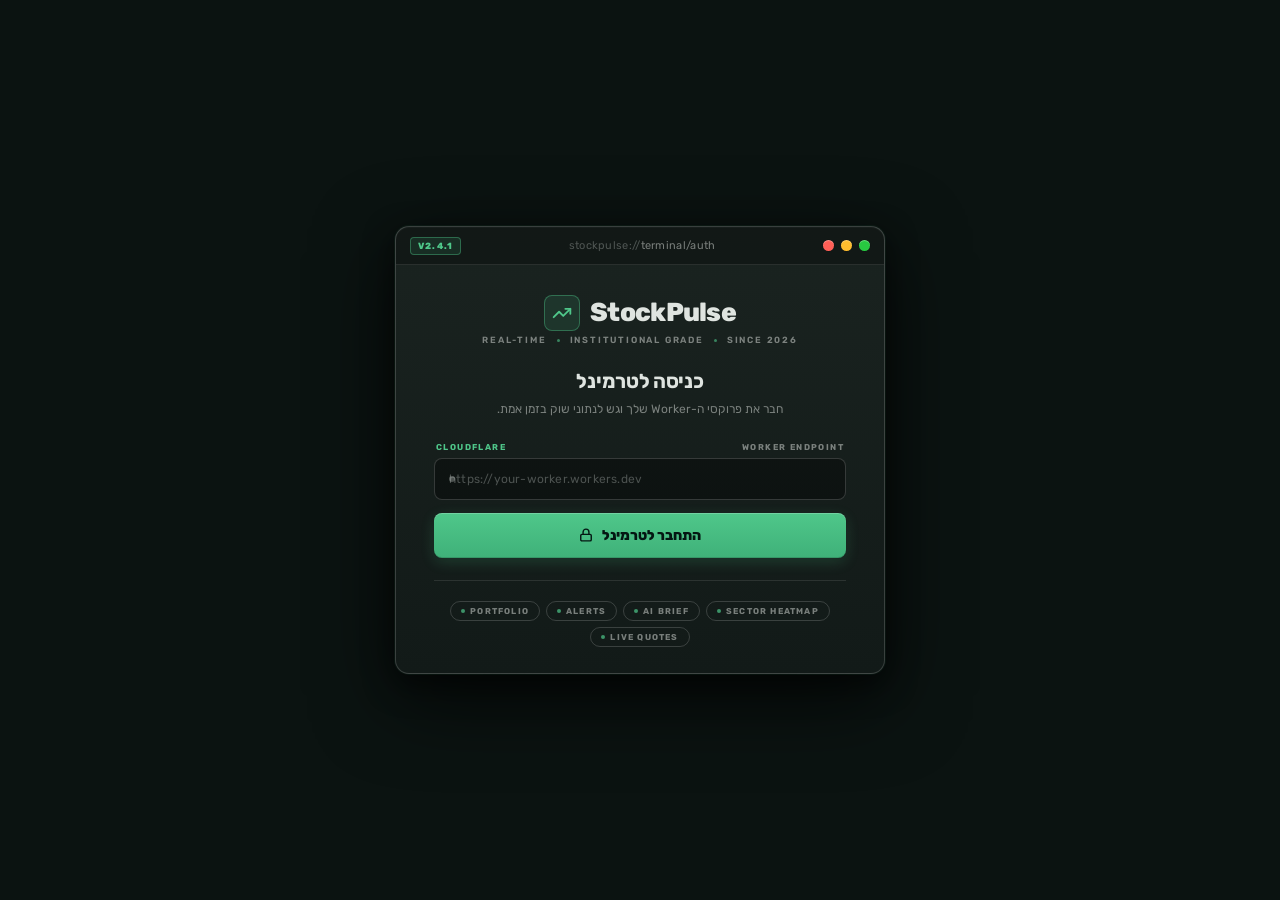
==== commit 58c15cc4: "Update advisor.html" ====
--- a/advisor.html
+++ b/advisor.html
@@ -3,8 +3,12 @@
 <head>
 <script>try{if(!localStorage.getItem('app_proxy_url'))location.replace('index.html');}catch(e){}</script>
 <meta charset="UTF-8">
-<meta name="viewport" content="width=device-width,initial-scale=1,maximum-scale=1,user-scalable=no">
+<meta name="viewport" content="width=device-width,initial-scale=1,maximum-scale=1,minimum-scale=1,user-scalable=no,viewport-fit=cover">
 <meta name="theme-color" content="#0b1311">
+<meta name="apple-mobile-web-app-capable" content="yes">
+<meta name="apple-mobile-web-app-status-bar-style" content="black-translucent">
+<meta name="apple-mobile-web-app-title" content="StockPulse Terminal">
+<meta name="mobile-web-app-capable" content="yes">
 <title>StockPulse · Stock Advisor</title>
 <link rel="icon" type="image/svg+xml" href="favicon.svg">
 <link rel="preconnect" href="https://fonts.googleapis.com">
